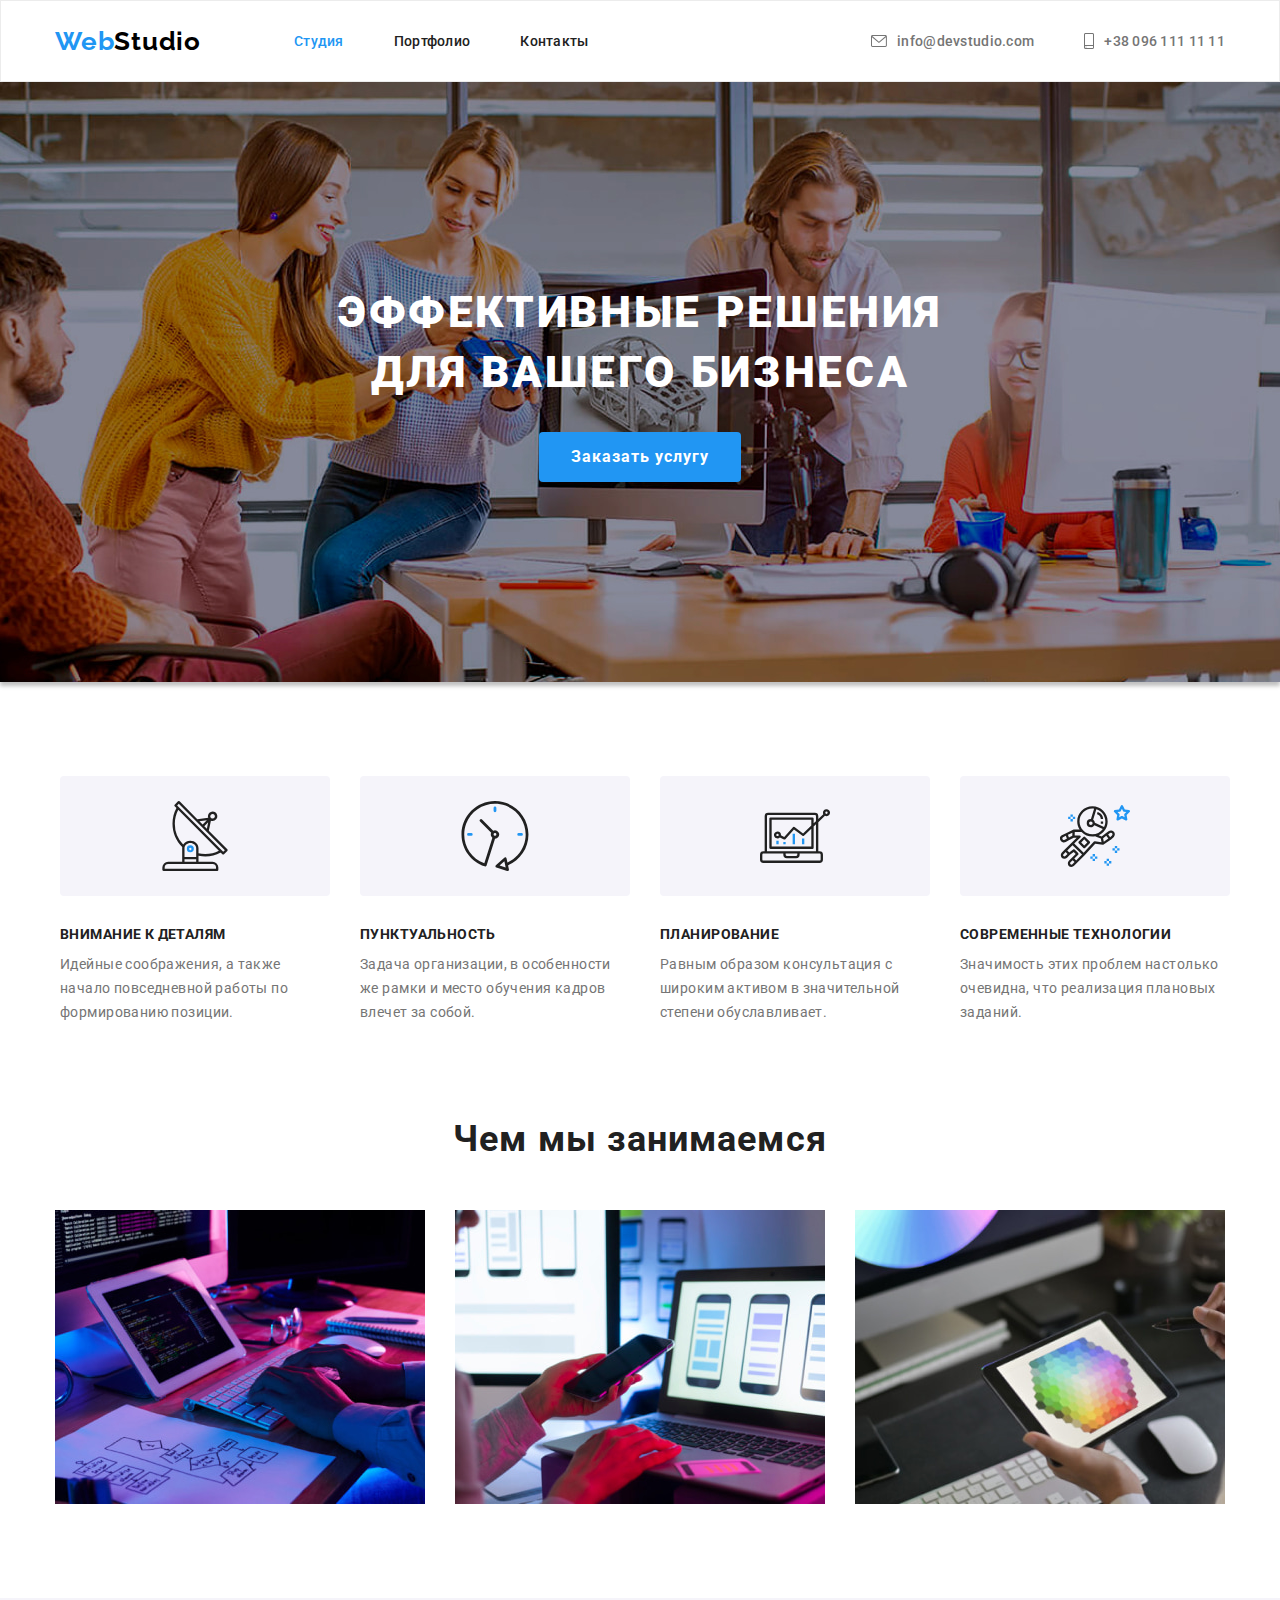
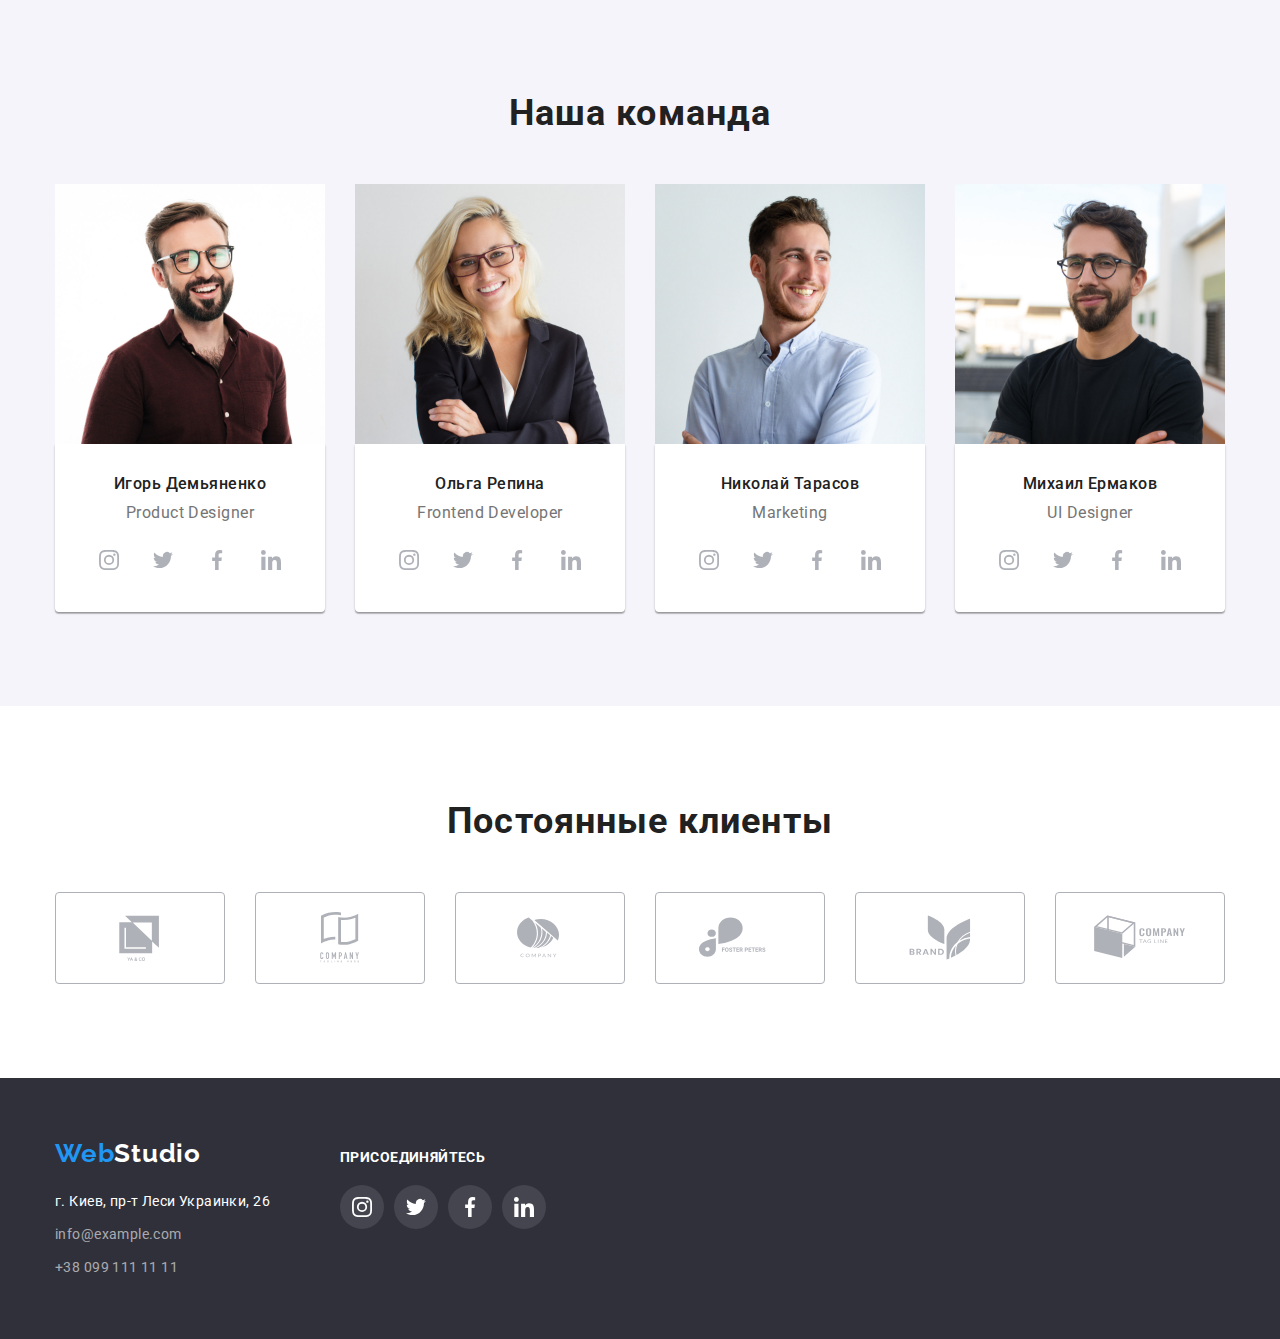
==== index.html @ 0ab795da "Initial commit" ====
<!DOCTYPE html>
<html lang="ru">
  <head>
    <meta charset="UTF-8" />
    <meta http-equiv="X-UA-Compatible" content="IE=edge" />
    <meta name="viewport" content="width=device-width, initial-scale=1.0" />
    <title>Студия</title>
    <!--Fonts start-->
    <link rel="preconnect" href="https://fonts.googleapis.com" />
    <link rel="preconnect" href="https://fonts.gstatic.com" crossorigin />
    <link
      href="https://fonts.googleapis.com/css2?family=Raleway:wght@700&family=Roboto:wght@400;500;700;900&display=swap"
      rel="stylesheet"
    />
    <!--Fonts end-->
    <link
      rel="stylesheet"
      href="https://cdnjs.cloudflare.com/ajax/libs/modern-normalize/1.1.0/modern-normalize.min.css"
    />
    <link rel="stylesheet" href="./css/styles.css" />
  </head>

  <body>
    <!--Header section-->
    <header class="header">
      <div class="container header-container">
        <a class="logo link" href="./index.html"
          ><span class="logo-blue">Web</span><span class="logo-black">Studio</span>
        </a>
        <nav class="header-nav">
          <ul class="header-list list">
            <li class="header-item">
              <a class="header-link header-link-current link" href="./index.html">Студия</a>
            </li>
            <li class="header-item">
              <a class="header-link link" href="./portfolio.html">Портфолио</a>
            </li>
            <li class="header-item"><a class="header-link link" href="">Контакты</a></li>
          </ul>
        </nav>
        <a class="header-mail link" href="mailto:info@devstudio.com">
          <svg class="header-icon" width="16" height="12">
            <use href="./images/icons.svg#mail"></use>
          </svg>
          info@devstudio.com</a
        >
        <a class="header-phone link" href="tel:+380961111111">
          <svg class="header-icon" width="10" height="16">
            <use href="./images/icons.svg#smartphone"></use></svg>+38 096 111 11 11</a>
      </div>
    </header>
    <!-- Main section -->
    <main>
      <!--Hero section-->
      <section class="hero">
        <div class="container">
          <h1 class="main-title">Эффективные решения для вашего бизнеса</h1>
          <button class="btn btn-mode-blue" type="button">Заказать услугу</button>
        </div>
      </section>
      <!--Feature section-->
      <section class="section feature">
        <div class="container">
          <h2 class="feature-title visually-hidden">Особенности</h2>
          <ul class="feature-list list">
            <li class="feature-item">
              <div class="features-icon">
                <svg width="70" height="70">
                  <use href="./images/icons.svg#antena"></use>
                </svg>
              </div>
              <h3 class="feature-subtitle">Внимание к деталям</h3>
              <p class="feature-desc">
                Идейные соображения, а также начало повседневной работы по формированию позиции.
              </p>
            </li>
            <li class="feature-item">
              <div class="features-icon">
                <svg width="70" height="70">
                  <use href="./images/icons.svg#clock"></use>
                </svg>
              </div>
              <h3 class="feature-subtitle">Пунктуальность</h3>
              <p class="feature-desc">
                Задача организации, в особенности же рамки и место обучения кадров влечет за собой.
              </p>
            </li>
            <li class="feature-item">
              <div class="features-icon">
                <svg width="70" height="70">
                  <use href="./images/icons.svg#diagram"></use>
                </svg>
              </div>
              <h3 class="feature-subtitle">Планирование</h3>
              <p class="feature-desc">
                Равным образом консультация с широким активом в значительной степени обуславливает.
              </p>
            </li>
            <li class="feature-item">
              <div class="features-icon">
                <svg width="70" height="70">
                  <use href="./images/icons.svg#astronaut"></use>
                </svg>
              </div>
              <h3 class="feature-subtitle">Современные технологии</h3>
              <p class="feature-desc">
                Значимость этих проблем настолько очевидна, что реализация плановых заданий.
              </p>
            </li>
          </ul>
        </div>
      </section>

      <!--Work section-->
      <section class="section section-work">
        <div class="container">
          <h2 class="work-title">Чем мы занимаемся</h2>
          <ul class="work-list card-set list">
            <li class="work-item card-set-item">
              <img
                class="work-img"
                src="./images/work/box-1.jpg"
                alt="верстка"
                width="370"
                height="294"
              />
            </li>
            <li class="work-item card-set-item">
              <img
                class="work-img"
                src="./images/work/box-2.jpg"
                alt="адаптирование"
                width="370"
                height="294"
              />
            </li>
            <li class="work-item card-set-item">
              <img
                class="work-img"
                src="./images/work/box-3.jpg"
                alt="палитра"
                width="370"
                height="294"
              />
            </li>
          </ul>
        </div>
      </section>
      <!--Team section-->
      <section class="section team">
        <div class="container">
          <h2 class="team-title">Наша команда</h2>
          <ul class="team-list card-set list">
            <li class="team-item card-set-item">
              <img
                class="team-img"
                src="./images/team/team-1.jpg"
                alt="Игорь Демьяненко"
                width="270"
                height="260"
              />
              <div class="team-wrapper">
                <h3 class="team-subtitle">Игорь Демьяненко</h3>
                <p class="team-desc" lang="en">Product Designer</p>
                <ul class="socials list">
                  <li class="socials-item">
                    <a
                      class="socials-link link"
                      href=""
                      target="_blank"
                      rel="noopener norefferre"
                      aria-label="иконка Инстаграм"
                    >
                      <svg class="socials-icon" width="20" height="20">
                        <use href="./images/icons.svg#instagram"></use>
                      </svg>
                    </a>
                  </li>
                  <li class="socials-item">
                    <a
                      class="socials-link link"
                      href=""
                      target="_blank"
                      rel="noopener norefferre"
                      aria-label="иконка Твиттер"
                    >
                      <svg class="socials-icon" width="20" height="20">
                        <use href="./images/icons.svg#twitter"></use>
                      </svg>
                    </a>
                  </li>
                  <li class="socials-item">
                    <a
                      class="socials-link link"
                      href=""
                      target="_blank"
                      rel="noopener norefferre"
                      aria-label="иконка Фейсбук"
                    >
                      <svg class="socials-icon" width="20" height="20">
                        <use href="./images/icons.svg#facebook"></use>
                      </svg>
                    </a>
                  </li>
                  <li class="socials-item">
                    <a
                      class="socials-link link"
                      href=""
                      target="_blank"
                      rel="noopener norefferre"
                      aria-label="иконка Линкедин"
                    >
                      <svg class="socials-icon" width="20" height="20">
                        <use href="./images/icons.svg#linkedin"></use>
                      </svg>
                    </a>
                  </li>
                </ul>
              </div>
            </li>
            <li class="team-item card-set-item">
              <img
                class="team-img"
                src="./images/team/team-2.jpg"
                alt="Ольга Репина"
                width="270"
                height="260"
              />
              <div class="team-wrapper">
                <h3 class="team-subtitle">Ольга Репина</h3>
                <p class="team-desc" lang="en">Frontend Developer</p>
                <ul class="socials list">
                  <li class="socials-item">
                    <a
                      class="socials-link link"
                      href=""
                      target="_blank"
                      rel="noopener norefferre"
                      aria-label="иконка Инстаграм"
                    >
                      <svg class="socials-icon" width="20" height="20">
                        <use href="./images/icons.svg#instagram"></use>
                      </svg>
                    </a>
                  </li>
                  <li class="socials-item">
                    <a
                      class="socials-link link"
                      href=""
                      target="_blank"
                      rel="noopener norefferre"
                      aria-label="иконка Твиттер"
                    >
                      <svg class="socials-icon" width="20" height="20">
                        <use href="./images/icons.svg#twitter"></use>
                      </svg>
                    </a>
                  </li>
                  <li class="socials-item">
                    <a
                      class="socials-link link"
                      href=""
                      target="_blank"
                      rel="noopener norefferre"
                      aria-label="иконка Фейсбук"
                    >
                      <svg class="socials-icon" width="20" height="20">
                        <use href="./images/icons.svg#facebook"></use>
                      </svg>
                    </a>
                  </li>
                  <li class="socials-item">
                    <a
                      class="socials-link link"
                      href=""
                      target="_blank"
                      rel="noopener norefferre"
                      aria-label="иконка Линкедин"
                    >
                      <svg class="socials-icon" width="20" height="20">
                        <use href="./images/icons.svg#linkedin"></use>
                      </svg>
                    </a>
                  </li>
                </ul>
              </div>
            </li>
            <li class="team-item card-set-item">
              <img
                class="team-img"
                src="./images/team/team-3.jpg"
                alt="Николай Тарасов"
                width="270"
                height="260"
              />
              <div class="team-wrapper">
                <h3 class="team-subtitle">Николай Тарасов</h3>
                <p class="team-desc" lang="en">Marketing</p>
                <ul class="socials list">
                  <li class="socials-item">
                    <a
                      class="socials-link link"
                      href=""
                      target="_blank"
                      rel="noopener norefferre"
                      aria-label="иконка Инстаграм"
                    >
                      <svg class="socials-icon" width="20" height="20">
                        <use href="./images/icons.svg#instagram"></use>
                      </svg>
                    </a>
                  </li>
                  <li class="socials-item">
                    <a
                      class="socials-link link"
                      href=""
                      target="_blank"
                      rel="noopener norefferre"
                      aria-label="иконка Твиттер"
                    >
                      <svg class="socials-icon" width="20" height="20">
                        <use href="./images/icons.svg#twitter"></use>
                      </svg>
                    </a>
                  </li>
                  <li class="socials-item">
                    <a
                      class="socials-link link"
                      href=""
                      target="_blank"
                      rel="noopener norefferre"
                      aria-label="иконка Фейсбук"
                    >
                      <svg class="socials-icon" width="20" height="20">
                        <use href="./images/icons.svg#facebook"></use>
                      </svg>
                    </a>
                  </li>
                  <li class="socials-item">
                    <a
                      class="socials-link link"
                      href=""
                      target="_blank"
                      rel="noopener norefferre"
                      aria-label="иконка Линкедин"
                    >
                      <svg class="socials-icon" width="20" height="20">
                        <use href="./images/icons.svg#linkedin"></use>
                      </svg>
                    </a>
                  </li>
                </ul>
              </div>
            </li>
            <li class="team-item card-set-item">
              <img
                class="team-img"
                src="./images/team/team-4.jpg"
                alt="Михаил Ермаков"
                width="270"
                height="260"
              />
              <div class="team-wrapper">
                <h3 class="team-subtitle">Михаил Ермаков</h3>
                <p class="team-desc" lang="en">UI Designer</p>
                <ul class="socials list">
                  <li class="socials-item">
                    <a
                      class="socials-link link"
                      href=""
                      target="_blank"
                      rel="noopener norefferre"
                      aria-label="иконка Инстаграм"
                    >
                      <svg class="socials-icon" width="20" height="20">
                        <use href="./images/icons.svg#instagram"></use>
                      </svg>
                    </a>
                  </li>
                  <li class="socials-item">
                    <a
                      class="socials-link link"
                      href=""
                      target="_blank"
                      rel="noopener norefferre"
                      aria-label="иконка Твиттер">
                      <svg class="socials-icon" width="20" height="20">
                        <use href="./images/icons.svg#twitter"></use>
                      </svg>
                    </a>
                  </li>
                  <li class="socials-item">
                    <a
                      class="socials-link link"
                      href=""
                      target="_blank"
                      rel="noopener norefferre"
                      aria-label="иконка Фейсбук"
                    >
                      <svg class="socials-icon" width="20" height="20">
                        <use href="./images/icons.svg#facebook"></use>
                      </svg>
                    </a>
                  </li>
                  <li class="socials-item">
                    <a
                      class="socials-link link"
                      href=""
                      target="_blank"
                      rel="noopener norefferre"
                      aria-label="иконка Линкедин"
                    >
                      <svg class="socials-icon" width="20" height="20">
                        <use href="./images/icons.svg#linkedin"></use>
                      </svg>
                    </a>
                  </li>
                </ul>
              </div>
            </li>
          </ul>
        </div>
      </section>
      <!-- Clients section -->
      <section class="section clients">
        <div class="container">
          <h2 class="clients-title">Постоянные клиенты</h2>
          <ul class="clients-list list">
            <li class="clients-item">
              <a class="clients-link" href="">
                <svg class="clients-icon" width="106" height="60">
                  <use href="./images/icons.svg#client-1"></use>
                </svg>
              </a>
            </li>
            <li class="clients-item">
              <a class="clients-link" href="">
                <svg class="clients-icon" width="106" height="60">
                  <use href="./images/icons.svg#client-2"></use>
                </svg>
              </a>
            </li>
            <li class="clients-item">
             <a class="clients-link" href="">
                <svg class="clients-icon" width="106" height="60">
                  <use href="./images/icons.svg#client-3"></use>
                </svg>
              </a>
            </li>
            <li class="clients-item">
              <a class="clients-link" href="">
                <svg class="clients-icon" width="106" height="60">
                  <use href="./images/icons.svg#client-4"></use>
                </svg>
              </a>
            </li>
            <li class="clients-item">
              <a class="clients-link" href="">
                <svg class="clients-icon" width="106" height="60">
                  <use href="./images/icons.svg#client-5"></use>
                </svg>
              </a>
            </li>
            <li class="clients-item">
              <a class="clients-link" href="">
                <svg class="clients-icon" width="106" height="60">
                  <use href="./images/icons.svg#client-6"></use>
                </svg>
              </a>
            </li>
          </ul>
        </div>
      </section>
    </main>
    <!-- Footer section -->
    <footer class="footer">
      <div class="footer-content container">
        <div class="footer-address">
          <a class="footer-logo link" href="./index.html"
          ><span class="logo-blue">Web</span><span class="logo-white">Studio</span>
        </a>
        <address class="address">
          <ul class="address-list list">
            <li class="address-item">
              <a
                class="address-link link"
                href="https://goo.gl/maps/qH796WS7kQyU1ann8"
                target="_blank"
                rel="noopener norefferrer"
                >г. Киев, пр-т Леси Украинки, 26
              </a>
            </li>
            <li class="address-item">
              <a class="footer-mail link" href="mailto:info@example.com">info@example.com</a>
            </li>
            <li class="address-item">
              <a class="footer-phone link" href="tel:+380991111111">+38 099 111 11 11</a>
            </li>
          </ul>
        </address>
        </div>
        <div class="footer-socials">
          <p class="footer-title">присоединяйтесь</p>
        <ul class="footer-socials-list list">
          <li class="footer-socials-item">
            <a
              class="footer-socials-link link"
              href=""
              target="_blank"
              rel="noopener norefferre"
              aria-label="иконка Инстаграм"
            >
              <svg class="socials-icon" width="20" height="20">
                <use href="./images/icons.svg#instagram"></use>
              </svg>
            </a>
          </li>
          <li class="footer-socials-item">
            <a
              class="footer-socials-link link"
              href=""
              target="_blank"
              rel="noopener norefferre"
              aria-label="иконка Твиттер"
            >
              <svg class="socials-icon" width="20" height="20">
                <use href="./images/icons.svg#twitter"></use>
              </svg>
            </a>
          </li>
          <li class="footer-socials-item">
            <a
              class="footer-socials-link link"
              href=""
              target="_blank"
              rel="noopener norefferre"
              aria-label="иконка Фейсбук">
              <svg class="socials-icon" width="20" height="20">
                <use href="./images/icons.svg#facebook"></use>
              </svg>
            </a>
          </li>
          <li class="footer-socials-item">
            <a
              class="footer-socials-link link"
              href=""
              target="_blank"
              rel="noopener norefferre"
              aria-label="иконка Линкедин">
              <svg class="socials-icon" width="20" height="20">
                <use href="./images/icons.svg#linkedin"></use>
              </svg>
            </a>
          </li>
        </ul>
        </div>
    </footer>
  </body>
</html>
---- css/styles.css ----
:root {
  /* fonts */
  --main-font: 'Roboto', sans-serif;
  --secondary-font: 'Raleway', sans-serif;

  /* text colors */
  --main-txt-cl: #212121;
  --secondary-txt-cl: #757575;
  --light-txt-cl: #ffffff;
  --accent-txt-cl: #2196f3;

  /* bg colors */
  --dark-bg-cl: #2f303a;
  --light-bg-cl: #f5f4fa;

  /* others */
  --indent: 30px;
  --items: 3;
}

html {
  box-sizing: border-box;
}

/* *,
*::before,
*::after {
  box-sizing: inherit;
  padding: 0;
  margin: 0;
} */

body {
  font-family: var(--main-font);
  color: var(--main-txt-cl);
}

/* reset styles */

h1,
h2,
h3,
h4,
h5,
h6,
p {
  margin: 0;
}

img {
  display: block;
}

.link {
  text-decoration: none;
  color: currentColor;
}
.list {
  padding: 0;
  margin: 0;
  list-style: none;
}

.visually-hidden {
  position: absolute;
  width: 1px;
  height: 1px;
  margin: -1px;
  border: 0;
  padding: 0;

  white-space: nowrap;
  clip-path: inset(100%);
  clip: rect(0 0 0 0);
  overflow: hidden;
}

/* Card set */
.card-set {
  display: flex;
  flex-wrap: wrap;
  gap: var(--indent);
}

.card-set-item {
  flex-basis: calc((100% - var(--indent) * (var(--items) - 1)) / var(--items));
}

/* Basic styles */

.container {
  width: 1200px;
  margin-left: auto;
  margin-right: auto;
  padding-left: 15px;
  padding-right: 15px;
  /* outline: 2px solid red; */
  outline-offset: -2px;
}

.section {
  padding-top: 94px;
  padding-bottom: 94px;
}

.btn {
  font-family: var(--main-font);
  font-size: 16px;
  cursor: pointer;
  background-color: transparent;
}

.btn:hover,
.btn:focus {
  background-color: var(--accent-txt-cl);
  color: var(--light-txt-cl);
}

.btn-mode-blue {
  min-width: 200px;
  min-height: 50px;
  padding: 8px 30px;

  background-color: var(--accent-txt-cl);
  color: var(--light-txt-cl);
  font-weight: 700;
  line-height: calc(30 / 16);
  letter-spacing: 0.06em;

  box-shadow: 0px 4px 4px rgba(0, 0, 0, 0.15);
  border-radius: 4px;
  border-color: transparent;
}

.btn-mode-grey {
  min-width: 145;
  min-height: 38;
  padding: 4px 20px;
  background-color: var(--light-bg-cl);
  color: var(--main-txt-cl);
  font-weight: 500;
  line-height: calc(26 / 16);
  text-align: center;
  letter-spacing: 0.03em;
  background: #f5f4fa;
  border-radius: 4px;
  border-color: transparent;
}

/* Header section */

.header {
  border: 1px solid #ececec;
}

.header-container {
  display: flex;
  align-items: center;
}

.header-list {
  display: flex;
  gap: 50px;
}

.logo {
  margin-right: 93px;
}

.logo,
.footer-logo {
  font-family: 'Raleway';
  font-style: normal;
  font-weight: 700;
  font-size: 26px;
  line-height: calc(31 / 26);
  letter-spacing: 0.03em;
}

/* .footer-logo {
  margin-bottom: 20px;
} */

.logo-blue {
  color: #2196f3;
}
.logo-black {
  color: #000000;
}

.logo-white {
  color: #ffffff;
}

.header-nav {
  margin-right: auto;
}

/* .header-list .header-item:not(:last-child) {
  margin-right: 50px;
} */

/* .header-list .header-item:last-child {
  margin-right: 0;
} */

/* .header-list .header-item + .header-item {
  margin-left: 50px;
} */

/* .header-list .header-item {
  margin-right: 50px;
}
.header-list .header-item:last-child {
  margin-right: 0;
} */

.header-link {
  display: block;
  font-weight: 500;
  font-size: 14px;
  line-height: calc(16 / 14);
  letter-spacing: 0.02em;
  color: #212121;
  padding-top: 32px;
  padding-bottom: 32px;
}

.header-link:hover,
.header-link:focus,
.header-mail:hover,
.header-mail:focus,
.header-phone:hover,
.header-phone:focus,
.footer-mail:hover,
.footer-mail:focus,
.footer-phone:hover,
.footer-phone:focus {
  color: var(--accent-txt-cl);
}

.header-link-current {
  color: var(--accent-txt-cl);
}

.header-mail {
  margin-right: 50px;
}
.header-mail,
.header-phone {
  padding-top: 32px;
  padding-bottom: 32px;
  font-weight: 500;
  font-size: 14px;
  line-height: calc(16 / 14);
  letter-spacing: 0.02em;
  color: #757575;
}

/* Hero section */
.hero {
  max-width: 1600px;
  height: 600px;
  background-color: #c4c4c4;
  background: rgba(47, 48, 58, 0.4);
  box-shadow: 0px 4px 4px rgba(0, 0, 0, 0.25);
  background-image: url(../images/hero/hero.jpg);
  background-repeat: no-repeat;
  background-position: center;
  background-size: cover;

  margin-left: auto;
  margin-right: auto;
  padding-top: 200px;
  padding-bottom: 200px;
  text-align: center;
}

.main-title {
  margin: 0 auto;
  margin-bottom: 30px;
  width: 696px;
  font-weight: 900;
  font-size: 44px;
  line-height: calc(60 / 44);
  text-align: center;

  letter-spacing: 0.06em;
  text-transform: uppercase;
  color: var(--light-txt-cl);
}

/* Feature section */

.feature-list {
  display: flex;
  gap: 30px;
  padding-right: 5px;
  padding-left: 5px;
}

.feature-subtitle {
  font-weight: 700;
  font-size: 14px;
  line-height: calc(16 / 14);
  letter-spacing: 0.03em;
  text-transform: uppercase;
  color: var(--main-txt-cl);
  padding-bottom: 10px;
}
.feature-item {
  font-size: 14px;
  line-height: calc(24 / 14);
  letter-spacing: 0.03em;
  color: var(--secondary-txt-cl);
}

/* Work section */

.section-work {
  padding-top: 0;
}
.work-title {
  margin-bottom: 47px;
}
.work-title,
.team-title,
.clients-title {
  font-weight: 700;
  font-size: 36px;
  line-height: calc(42 / 36);
  text-align: center;
  letter-spacing: 0.03em;
  color: var(--main-txt-cl);
  text-align: center;
  margin-bottom: 50px;
}

.work-list {
  display: flex;
  gap: var(--indent);
  flex-wrap: wrap;
}

/* Team section */

.team {
  background: #f5f4fa;
}

/* .team-title {
  margin-bottom: 50px;
} */

.team-list {
  display: flex;
  gap: var(--indent);
  flex-wrap: wrap;
  --items: 4;
}

/* .team-item {
  flex-basis: calc((100% - var(--indent) * (var(--items) - 1)) / var(--items));
} */

.team-wrapper {
  background: #ffffff;
  box-shadow: 0px 1px 3px rgba(0, 0, 0, 0.12), 0px 1px 1px rgba(0, 0, 0, 0.14),
    0px 2px 1px rgba(0, 0, 0, 0.2);
  border-radius: 0px 0px 4px 4px;

  padding-top: 30px;
  padding-bottom: 30px;
  padding-right: 5px;
  padding-left: 5px;
}

.team-subtitle {
  margin-bottom: 10px;
  font-weight: 500;
  font-size: 16px;
  line-height: calc(19 / 16);
  letter-spacing: 0.03em;
  text-align: center;
  color: var(--main-txt-cl);
}

.team-desc {
  font-weight: 400;
  font-size: 16px;
  line-height: calc(19 / 16);
  text-align: center;
  letter-spacing: 0.03em;
  color: #757575;
  margin-bottom: 16px;
}

/* Project section */

.filter-list {
  display: flex;
  gap: 8px;
  margin-bottom: 50px;
  justify-content: center;
}

.btn-filter:hover,
.btn-filter:focus {
  filter: drop-shadow(0px 4px 4px rgba(0, 0, 0, 0.25));
}

.project-list {
  display: flex;
  gap: var(--indent);
  flex-wrap: wrap;
}

.filter-item {
  font-weight: 500;
  font-size: 16px;
  line-height: calc(26 / 16);
  letter-spacing: 0.03em;
  color: var(--main-txt-cl);
}

.project-wrapper {
  padding-top: 20px;
  padding-right: 24px;
  padding-bottom: 20px;
  padding-left: 24px;

  border: 1px solid #eeeeee;
}

.project-link {
  display: block;
}

.project-link:hover,
.project-wrapper:hover {
  box-shadow: 0px 1px 1px rgba(0, 0, 0, 0.12), 0px 4px 4px rgba(0, 0, 0, 0.06),
    1px 4px 6px rgba(0, 0, 0, 0.16);
}

.project-subtitle {
  margin-bottom: 4px;
  font-weight: 700;
  font-size: 18px;
  line-height: calc(36 / 18);
  letter-spacing: 0.06em;
  color: var(--main-txt-cl);
}
.project-desc {
  font-size: 16px;
  line-height: calc(30 / 16);
  letter-spacing: 0.03em;
  color: var(--secondary-txt-cl);
}

/* Footer section */

.footer {
  padding-top: 60px;
  padding-bottom: 60px;
  background-color: var(--dark-bg-cl);
}

.address-list {
  display: block;
  /* gap: 9px; */
  margin-top: 20px;
}

.address-item .address-link {
  font-family: 'Roboto';
  font-style: normal;
  font-size: 14px;
  line-height: calc(24 / 14);
  letter-spacing: 0.03em;
  color: #ffffff;
}

.address-item:not(:last-child) {
  margin-bottom: 9px;
}

.footer-mail,
.footer-phone {
  font-family: 'Roboto';
  font-style: normal;
  font-size: 14px;
  line-height: calc(24 / 14);
  letter-spacing: 0.03em;
  color: rgba(255, 255, 255, 0.6);
  margin-right: 70px;
}

/* Socials icon */

.socials {
  display: flex;
  align-items: center;
  justify-content: center;
  gap: 10px;
}

.socials-link {
  display: flex;
  align-items: center;
  justify-content: center;
  width: 44px;
  height: 44px;
  color: #afb1b8;
  background-color: #ffffff;
  border-radius: 50%;
}

.socials-link:hover,
.socials-link:focus {
  color: #ffffff;
  background-color: #2196f3;
}

.socials-icon {
  fill: currentColor;
}

/* .socials-link:hover,
.socials-link:focus {
  background-color: #2196f3;
}

.socials-link:hover .socials-icon {
  fill: #ffffff;
} */

.features-icon {
  display: flex;
  align-items: center;
  justify-content: center;
  background-color: #f5f4fa;
  border-radius: 4px;
  margin-bottom: 30px;
  width: 270px;
  height: 120px;
}

.header-icon {
  fill: currentColor;
}

.header-mail,
.header-phone {
  display: inline-flex;
  align-items: center;
  gap: 10px;
}

.clients-list {
  display: flex;
  align-items: center;
  justify-content: center;
  gap: 30px;
}

.clients-link {
  color: #afb1b8;
}

.clients-icon {
  display: flex;
  align-items: center;
  justify-content: center;
  box-sizing: border-box;
  border: 1px solid #afb1b8;
  border-radius: 4px;
  width: 170px;
  height: 92px;
  padding: 16px 32px;
  fill: currentColor;
}

.clients-icon:hover,
.clients-icon:focus {
  color: #2196f3;
  border: 1px solid #2196f3;
}

/* Footer section */

.footer-content {
  display: flex;
  align-items: baseline;
  gap: 70px;
}

.footer-socials {
  display: inline;
  align-items: baseline;
  justify-content: center;
  flex-wrap: wrap;
}

.footer-title {
  margin-bottom: 20px;
  font-family: 'Roboto';
  font-style: normal;
  font-weight: 700;
  font-size: 14px;
  line-height: 16px;
  letter-spacing: 0.03em;
  text-transform: uppercase;

  color: #ffffff;
}

.footer-socials-list {
  display: flex;
  align-items: baseline;
  justify-content: center;
  gap: 10px;
}

.footer-socials-link {
  display: flex;
  align-items: center;
  justify-content: center;
  width: 44px;
  height: 44px;
  color: #ffffff;
  background-color: rgba(255, 255, 255, 0.1);
  border-radius: 50%;
}

.footer-socials-link:hover,
.footer-socials-link:focus {
  background-color: #2196f3;
}
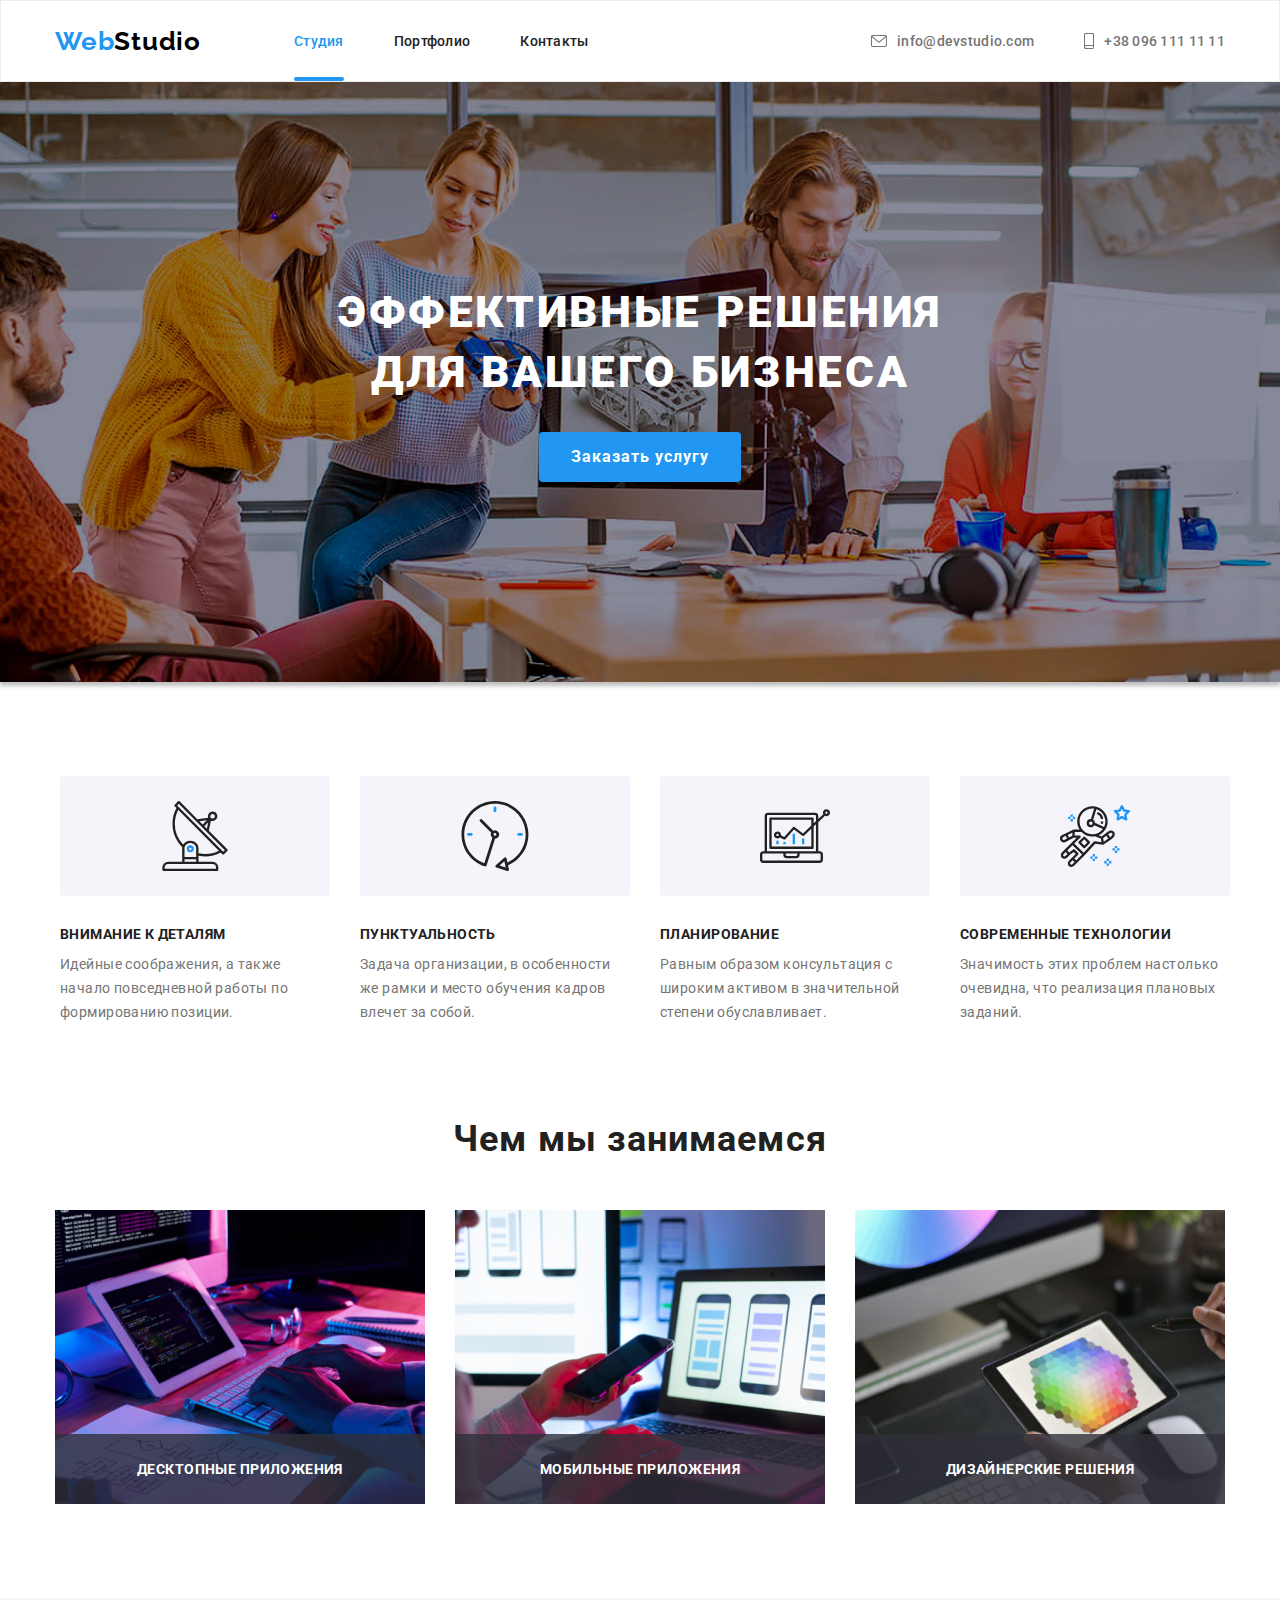
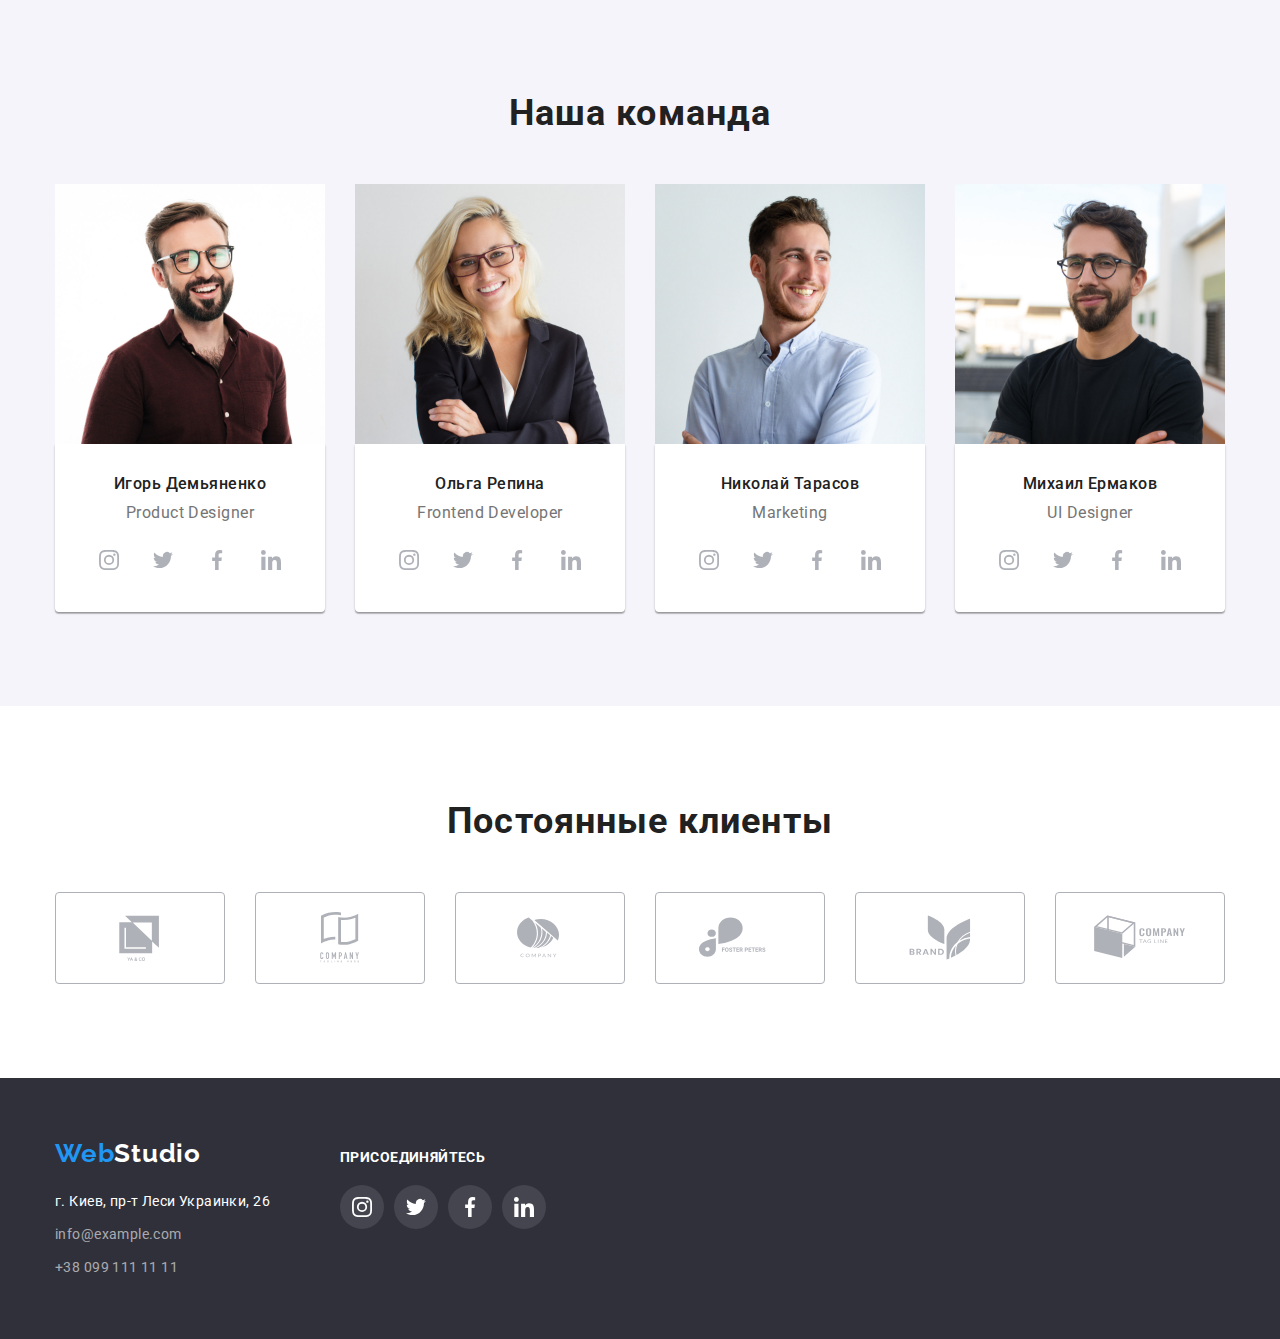
==== commit 204053b7: "доданий оверлей з текстом на портфоліо дз5" ====
--- a/index.html
+++ b/index.html
@@ -117,15 +117,20 @@
           <h2 class="work-title">Чем мы занимаемся</h2>
           <ul class="work-list card-set list">
             <li class="work-item card-set-item">
+              <div class="work-thumb">
               <img
                 class="work-img"
                 src="./images/work/box-1.jpg"
                 alt="верстка"
                 width="370"
-                height="294"
-              />
+                height="294"/>
+                <p class="work-item-title">Десктопные приложения</p>
+              </div>
+              
+              
             </li>
             <li class="work-item card-set-item">
+              <div class="work-thumb">
               <img
                 class="work-img"
                 src="./images/work/box-2.jpg"
@@ -133,8 +138,11 @@
                 width="370"
                 height="294"
               />
+              <p class="work-item-title">Мобильные приложения</p>
+              </div>
             </li>
             <li class="work-item card-set-item">
+              <div class="work-thumb">
               <img
                 class="work-img"
                 src="./images/work/box-3.jpg"
@@ -142,6 +150,8 @@
                 width="370"
                 height="294"
               />
+              <p class="work-item-title">Дизайнерские решения</p>
+              </div>
             </li>
           </ul>
         </div>
--- a/css/styles.css
+++ b/css/styles.css
@@ -216,7 +216,9 @@
 } */
 
 .header-link {
+  position: relative;
   display: block;
+
   font-weight: 500;
   font-size: 14px;
   line-height: calc(16 / 14);
@@ -243,6 +245,20 @@
   color: var(--accent-txt-cl);
 }
 
+.header-link-current::after {
+  content: '';
+  position: absolute;
+  left: 0;
+  bottom: 0;
+
+  display: block;
+  width: 100%;
+  height: 4px;
+  border-radius: 2px;
+
+  background-color: var(--accent-txt-cl);
+}
+
 .header-mail {
   margin-right: 50px;
 }
@@ -342,6 +358,39 @@
   flex-wrap: wrap;
 }
 
+.work-thumb {
+  position: relative;
+  display: flex;
+  justify-content: center;
+  align-items: center;
+}
+
+.work-thumb::before {
+  display: inline-block;
+  position: absolute;
+  bottom: 0;
+  content: '';
+  height: 70px;
+  width: 100%;
+  background-color: rgba(47, 48, 58, 0.8);
+}
+
+.work-item-title {
+  position: absolute;
+  bottom: 27px;
+  /* top: 50%;
+  left: 50%;
+  transform: translate(-50%, -50%); */
+
+  font-weight: 700;
+  font-size: 14px;
+  line-height: calc (16 / 14);
+  text-align: center;
+  letter-spacing: 0.03em;
+  text-transform: uppercase;
+  color: #ffffff;
+}
+
 /* Team section */
 
 .team {
@@ -457,6 +506,44 @@
   color: var(--secondary-txt-cl);
 }
 
+.project-thumb {
+  position: relative;
+}
+
+.project-thumb::before {
+  content: '';
+  position: absolute;
+  top: 0;
+  left: 0;
+  width: 100%;
+  height: 100%;
+  background-color: rgba(33, 150, 243, 0.9);
+  opacity: 0;
+}
+
+.project-thumb:hover::before,
+.project-item-desc:hover {
+  opacity: 1;
+}
+
+.project-item-desc {
+  display: inline-block;
+  position: absolute;
+  left: 24px;
+  top: 63px;
+  height: 100%;
+  width: 100%;
+
+  font-family: 'Roboto';
+  font-style: normal;
+  font-weight: 400;
+  font-size: 18px;
+  line-height: calc(28 / 18);
+  letter-spacing: 0.03em;
+  color: #ffffff;
+  opacity: 0;
+}
+
 /* Footer section */
 
 .footer {
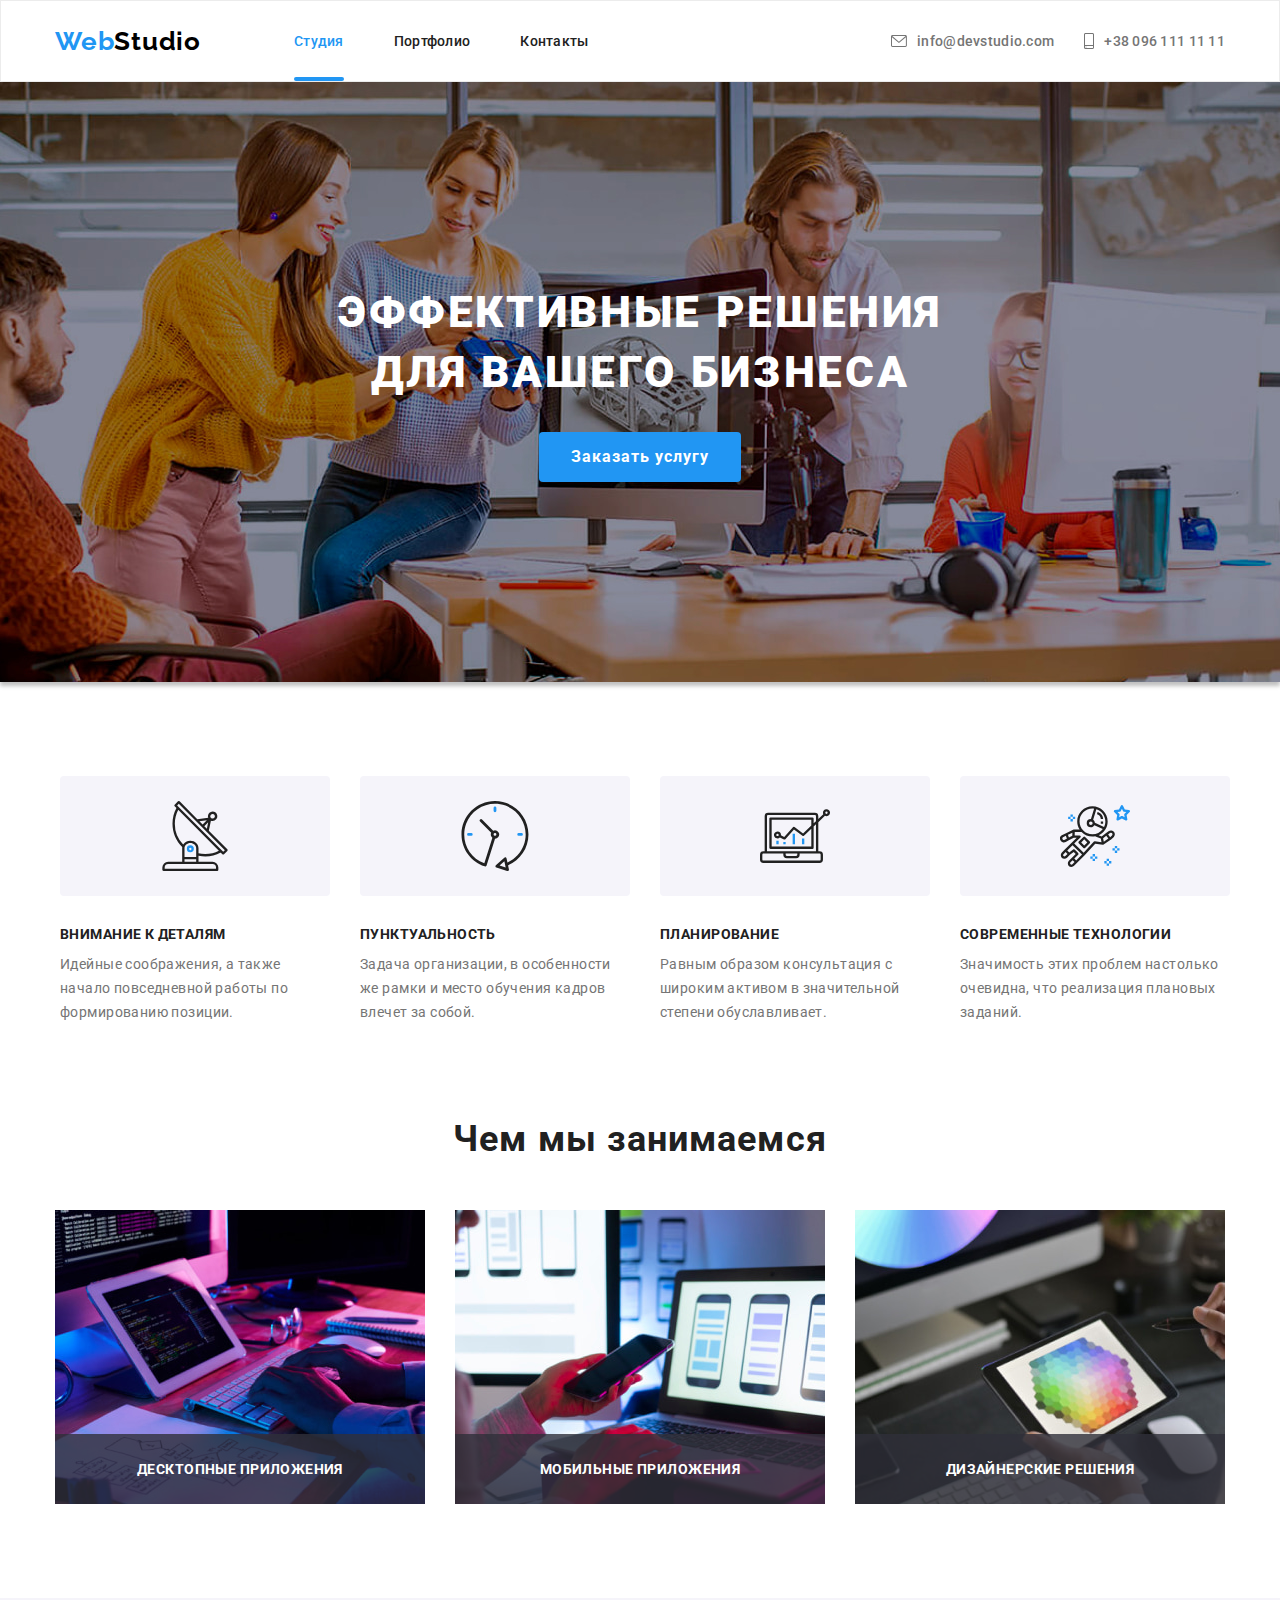
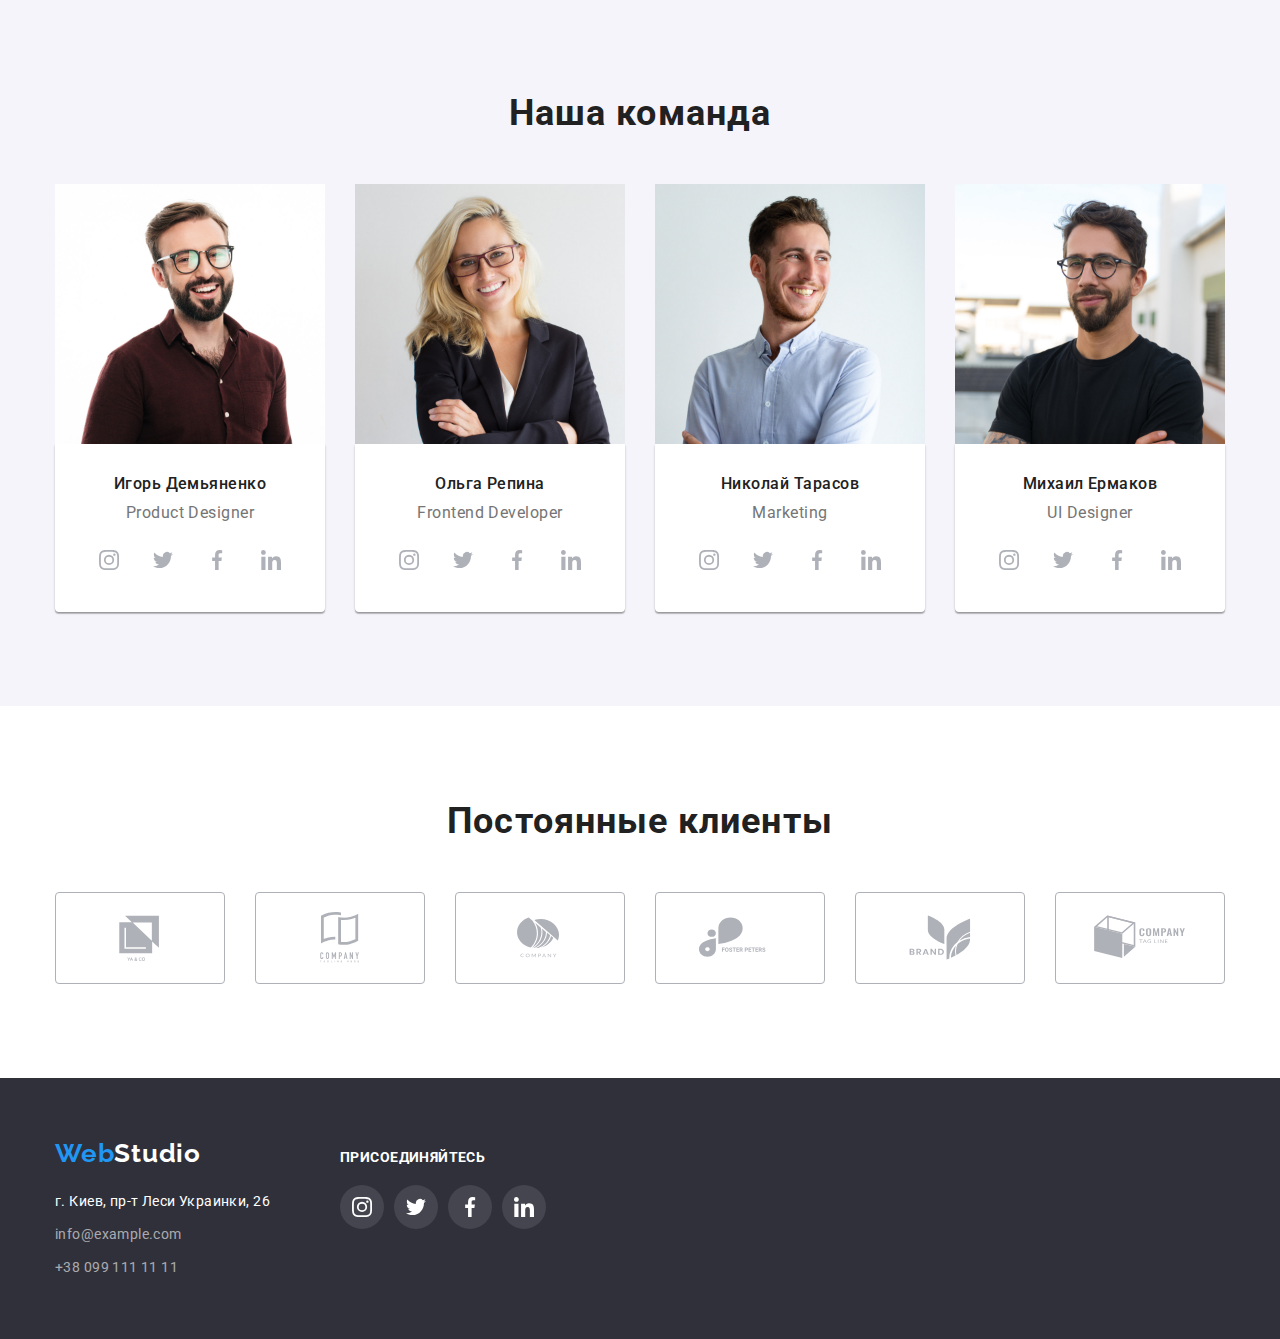
==== commit 3000093a: "додане модальне вікно дз5" ====
--- a/index.html
+++ b/index.html
@@ -55,7 +55,17 @@
       <section class="hero">
         <div class="container">
           <h1 class="main-title">Эффективные решения для вашего бизнеса</h1>
-          <button class="btn btn-mode-blue" type="button">Заказать услугу</button>
+          <button class="btn btn-mode-blue" type="button" data-modal-open>Заказать услугу</button>
+          <div class="backdrop is-hidden" data-modal>
+            <div class="modal">
+              <button class="modal-btn" data-modal-close>
+          <svg class="modal-btn-icon" width="18" height="18">
+            <use href="./images/icons.svg#icon-close"></use>
+          </svg>
+          </button>
+
+            </div>
+          </div>
         </div>
       </section>
       <!--Feature section-->
@@ -117,20 +127,20 @@
           <h2 class="work-title">Чем мы занимаемся</h2>
           <ul class="work-list card-set list">
             <li class="work-item card-set-item">
-              <div class="work-thumb">
+              <div class="work-overlay">
               <img
                 class="work-img"
                 src="./images/work/box-1.jpg"
                 alt="верстка"
                 width="370"
                 height="294"/>
-                <p class="work-item-title">Десктопные приложения</p>
+                <p class="work-overlay-title">Десктопные приложения</p>
               </div>
               
               
             </li>
             <li class="work-item card-set-item">
-              <div class="work-thumb">
+              <div class="work-overlay">
               <img
                 class="work-img"
                 src="./images/work/box-2.jpg"
@@ -138,11 +148,11 @@
                 width="370"
                 height="294"
               />
-              <p class="work-item-title">Мобильные приложения</p>
+              <p class="work-overlay-title">Мобильные приложения</p>
               </div>
             </li>
             <li class="work-item card-set-item">
-              <div class="work-thumb">
+              <div class="work-overlay">
               <img
                 class="work-img"
                 src="./images/work/box-3.jpg"
@@ -150,7 +160,7 @@
                 width="370"
                 height="294"
               />
-              <p class="work-item-title">Дизайнерские решения</p>
+              <p class="work-overlay-title">Дизайнерские решения</p>
               </div>
             </li>
           </ul>
@@ -565,5 +575,6 @@
         </ul>
         </div>
     </footer>
+    <script src="./js/modal.js"></script>
   </body>
 </html>
--- a/css/styles.css
+++ b/css/styles.css
@@ -16,6 +16,7 @@
   /* others */
   --indent: 30px;
   --items: 3;
+  --animation: 250ms cubic-bezier(0.4, 0, 0.2, 1);
 }
 
 html {
@@ -108,11 +109,13 @@
   font-size: 16px;
   cursor: pointer;
   background-color: transparent;
+  transition: background-color var(--animation), color var(--animation);
 }
 
 .btn:hover,
 .btn:focus {
   background-color: var(--accent-txt-cl);
+
   color: var(--light-txt-cl);
 }
 
@@ -130,6 +133,10 @@
   box-shadow: 0px 4px 4px rgba(0, 0, 0, 0.15);
   border-radius: 4px;
   border-color: transparent;
+}
+
+.btn-mode-blue:hover {
+  background-color: #188ce8;
 }
 
 .btn-mode-grey {
@@ -226,6 +233,7 @@
   color: #212121;
   padding-top: 32px;
   padding-bottom: 32px;
+  transition: color var(--animation);
 }
 
 .header-link:hover,
@@ -260,7 +268,7 @@
 }
 
 .header-mail {
-  margin-right: 50px;
+  margin-right: 30px;
 }
 .header-mail,
 .header-phone {
@@ -271,6 +279,7 @@
   line-height: calc(16 / 14);
   letter-spacing: 0.02em;
   color: #757575;
+  transition: color var(--animation);
 }
 
 /* Hero section */
@@ -306,6 +315,69 @@
   color: var(--light-txt-cl);
 }
 
+/* Modal window */
+
+.backdrop {
+  /* position: relative; */
+  position: fixed;
+  top: 0;
+  left: 0;
+  z-index: 1000;
+
+  width: 100%;
+  height: 100%;
+  background-color: rgba(0, 0, 0, 0.2);
+
+  transition: opacity var(--animation), visibility var(--animation);
+}
+
+.modal {
+  position: relative;
+  /* position: absolute; */
+  left: 50%;
+  top: 50%;
+
+  width: 528px;
+  height: 581px;
+  background-color: #ffffff;
+  box-shadow: 0px 1px 3px rgba(0, 0, 0, 0.12), 0px 1px 1px rgba(0, 0, 0, 0.14),
+    0px 2px 1px rgba(0, 0, 0, 0.2);
+  border-radius: 4px;
+  transform: translate(-50%, -50%) scale(1);
+  opacity: 1;
+  transition: transform var(--animation), opacity var(--animation);
+}
+
+.backdrop.is-hidden {
+  opacity: 0;
+  visibility: hidden;
+  pointer-events: none;
+}
+
+.backdrop.is-hidden .modal {
+  transform: translate(-50%, -50%) scale(0.8);
+  opacity: 0;
+}
+
+.modal-btn {
+  position: absolute;
+  top: 8px;
+  right: 8px;
+
+  display: flex;
+  align-items: center;
+  justify-content: center;
+  width: 30px;
+  height: 30px;
+  padding: 0;
+
+  background: #ffffff;
+  border-radius: 50%;
+  border: 1px solid rgba(0, 0, 0, 0.1);
+  filter: drop-shadow(0px 4px 4px rgba(0, 0, 0, 0.25));
+  cursor: pointer;
+}
+
 /* Feature section */
 
 .feature-list {
@@ -358,14 +430,14 @@
   flex-wrap: wrap;
 }
 
-.work-thumb {
+.work-overlay {
   position: relative;
   display: flex;
   justify-content: center;
   align-items: center;
 }
 
-.work-thumb::before {
+.work-overlay::before {
   display: inline-block;
   position: absolute;
   bottom: 0;
@@ -375,7 +447,7 @@
   background-color: rgba(47, 48, 58, 0.8);
 }
 
-.work-item-title {
+.work-overlay-title {
   position: absolute;
   bottom: 27px;
   /* top: 50%;
@@ -453,6 +525,10 @@
   justify-content: center;
 }
 
+/* .btn-filter {
+  transition: filter var(--animation);
+} */
+
 .btn-filter:hover,
 .btn-filter:focus {
   filter: drop-shadow(0px 4px 4px rgba(0, 0, 0, 0.25));
@@ -479,10 +555,12 @@
   padding-left: 24px;
 
   border: 1px solid #eeeeee;
+  transition: box-shadow var(--animation);
 }
 
 .project-link {
   display: block;
+  transition: box-shadow var(--animation);
 }
 
 .project-link:hover,
@@ -506,11 +584,12 @@
   color: var(--secondary-txt-cl);
 }
 
-.project-thumb {
+.project-overlay {
   position: relative;
-}
-
-.project-thumb::before {
+  overflow: hidden;
+}
+
+.project-overlay::before {
   content: '';
   position: absolute;
   top: 0;
@@ -518,21 +597,25 @@
   width: 100%;
   height: 100%;
   background-color: rgba(33, 150, 243, 0.9);
-  opacity: 0;
-}
-
-.project-thumb:hover::before,
-.project-item-desc:hover {
-  opacity: 1;
-}
-
-.project-item-desc {
+  /* opacity: 0; */
+  transform: translateY(100%);
+  transition: transform var(--animation);
+}
+
+.project-link:hover .project-overlay-desc,
+.project-link:hover .project-overlay::before {
+  /* opacity: 1; */
+  transform: translateY(0);
+}
+
+.project-overlay-desc {
   display: inline-block;
   position: absolute;
-  left: 24px;
-  top: 63px;
+  left: 0;
+  top: 0;
+  width: 100%;
   height: 100%;
-  width: 100%;
+  padding: 63px 24px;
 
   font-family: 'Roboto';
   font-style: normal;
@@ -541,7 +624,9 @@
   line-height: calc(28 / 18);
   letter-spacing: 0.03em;
   color: #ffffff;
-  opacity: 0;
+  /* opacity: 0; */
+  transform: translateY(100%);
+  transition: transform var(--animation);
 }
 
 /* Footer section */
@@ -580,6 +665,7 @@
   letter-spacing: 0.03em;
   color: rgba(255, 255, 255, 0.6);
   margin-right: 70px;
+  transition: color var(--animation);
 }
 
 /* Socials icon */
@@ -600,6 +686,7 @@
   color: #afb1b8;
   background-color: #ffffff;
   border-radius: 50%;
+  transition: color var(--animation), background-color var(--animation);
 }
 
 .socials-link:hover,
@@ -665,6 +752,7 @@
   height: 92px;
   padding: 16px 32px;
   fill: currentColor;
+  transition: color var(--animation), border var(--animation);
 }
 
 .clients-icon:hover,
@@ -717,6 +805,7 @@
   color: #ffffff;
   background-color: rgba(255, 255, 255, 0.1);
   border-radius: 50%;
+  transition: background-color var(--animation);
 }
 
 .footer-socials-link:hover,
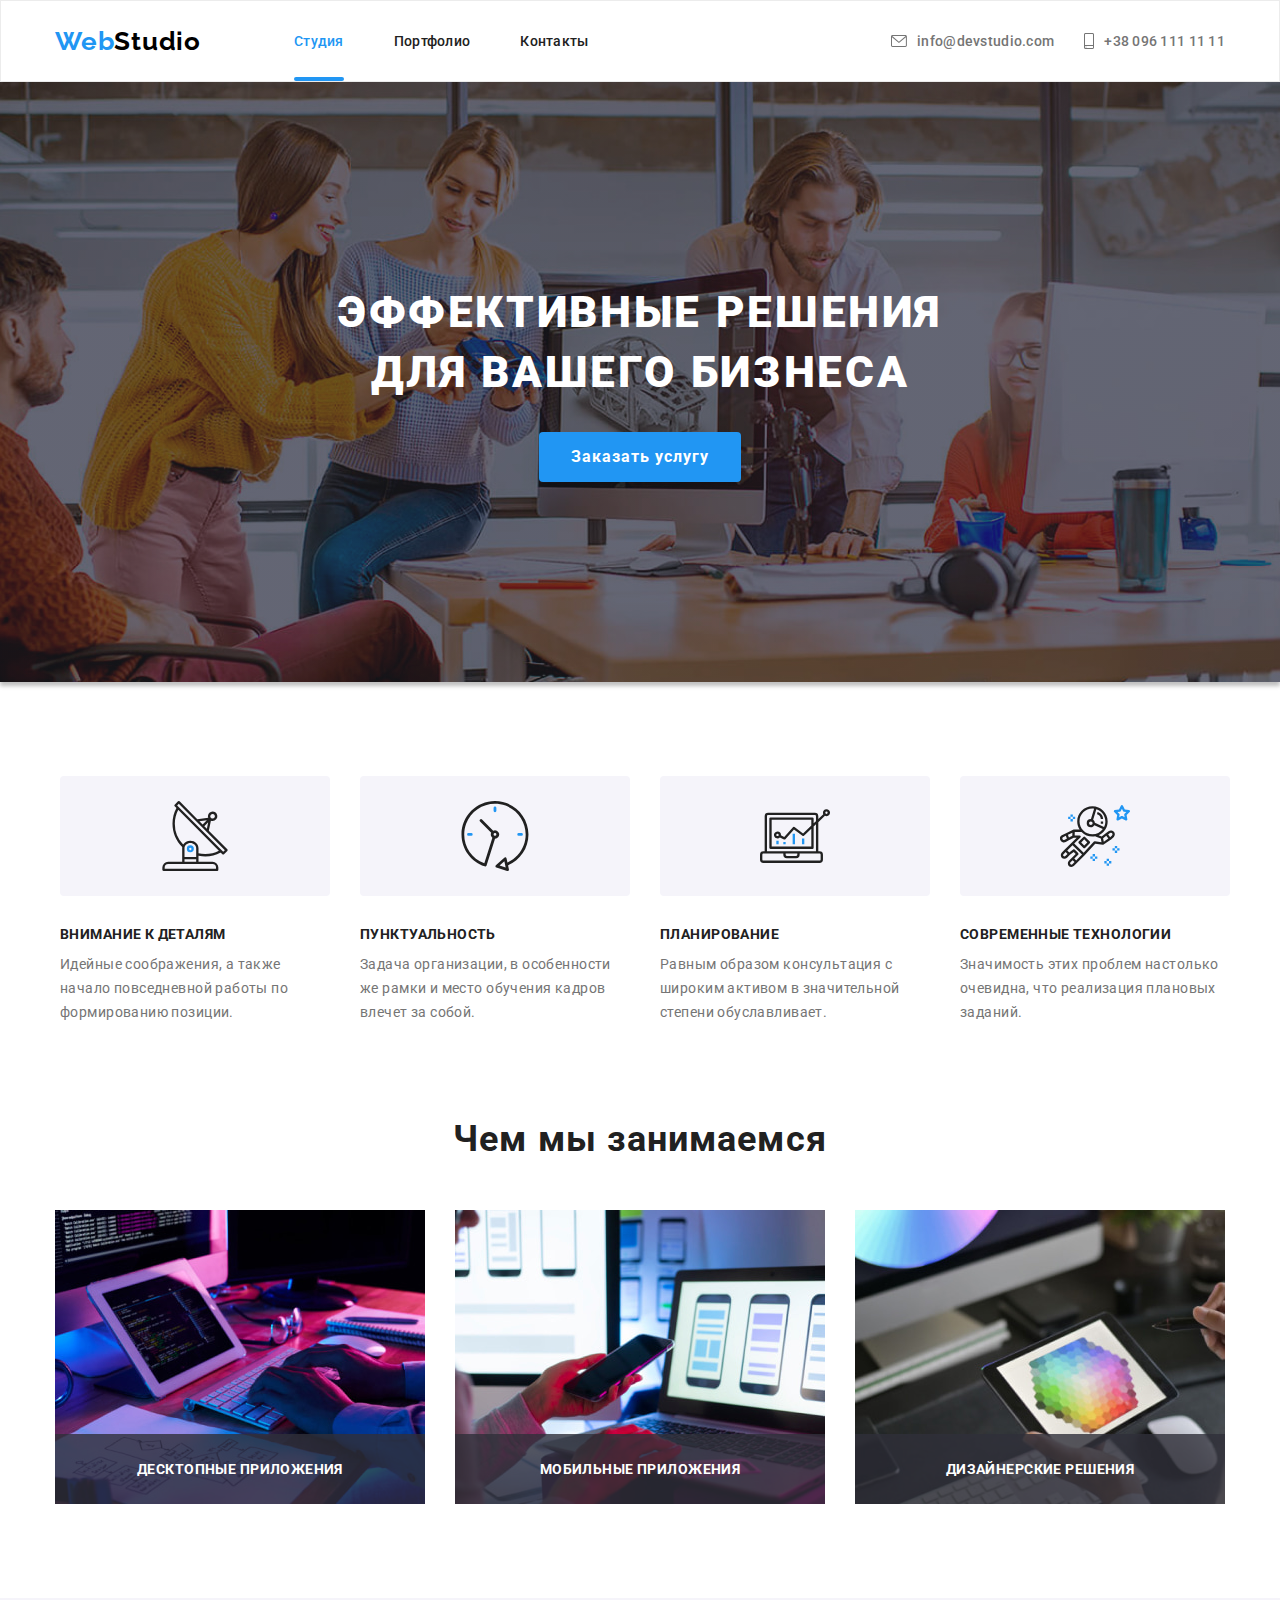
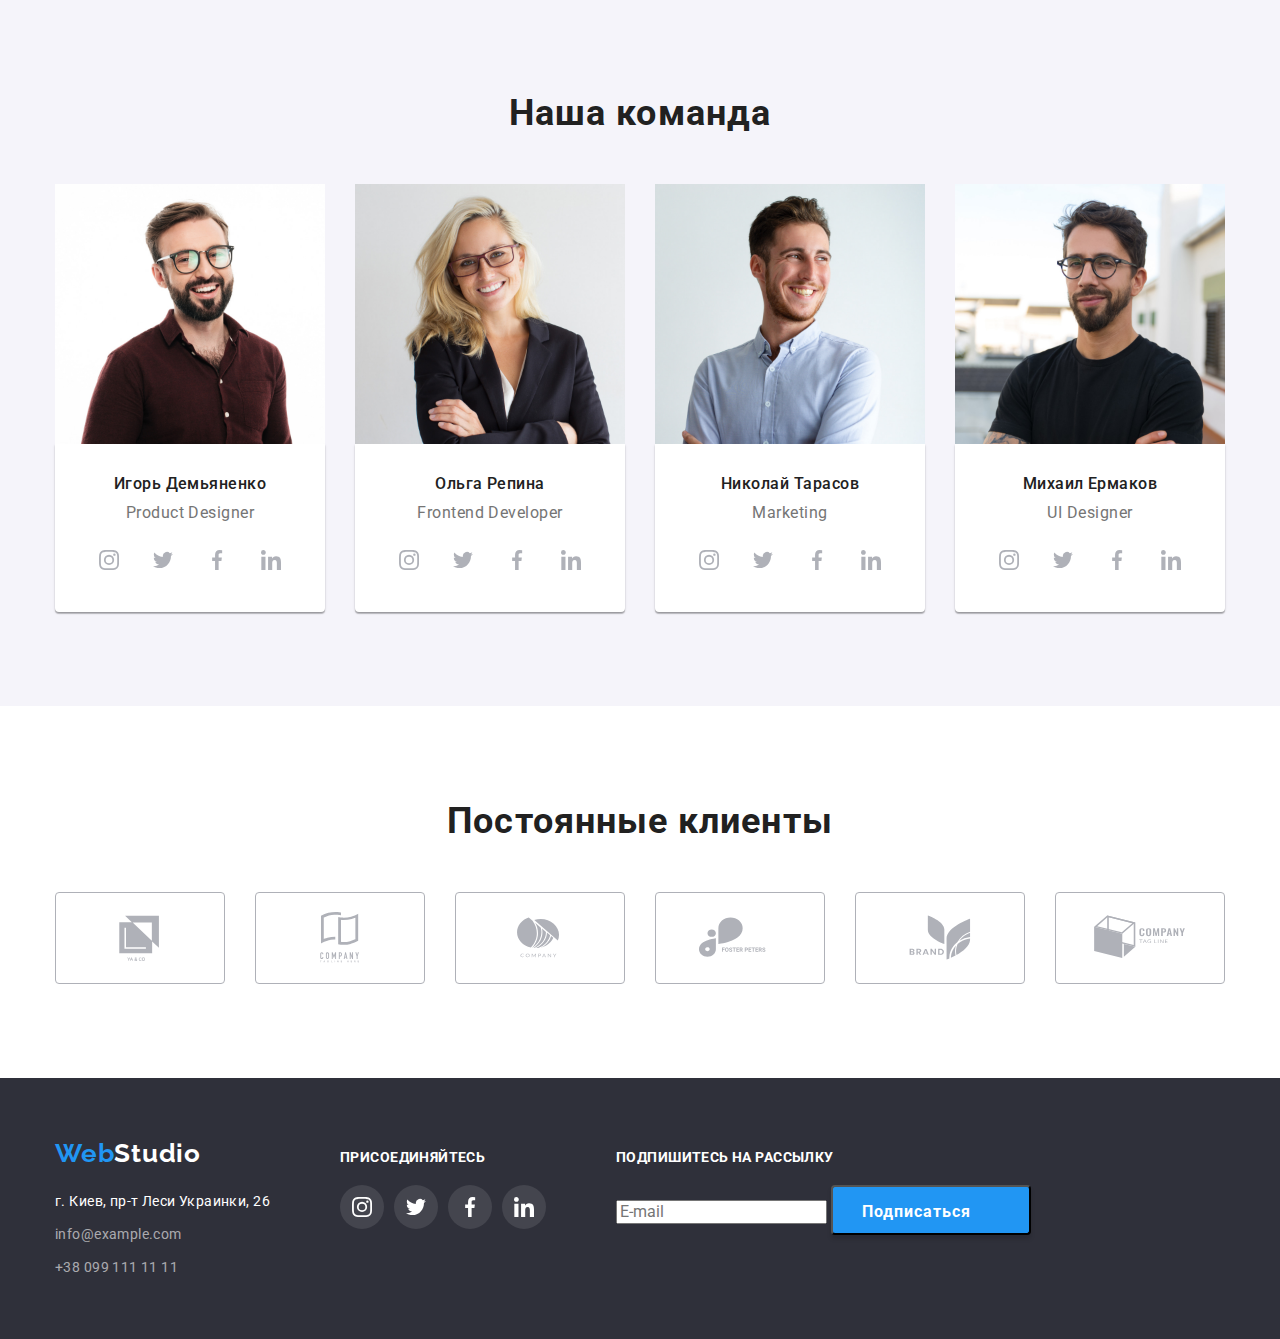
==== commit ccb4a679: "дз6" ====
--- a/index.html
+++ b/index.html
@@ -59,11 +59,44 @@
           <div class="backdrop is-hidden" data-modal>
             <div class="modal">
               <button class="modal-btn" data-modal-close>
-          <svg class="modal-btn-icon" width="18" height="18">
-            <use href="./images/icons.svg#icon-close"></use>
-          </svg>
-          </button>
-
+                <svg class="modal-btn-icon" width="18" height="18">
+                  <use href="./images/icons.svg#icon-close"></use>
+                </svg>
+              </button>
+              <form class="form">
+                <strong class="form-title">Оставьте свои данные, мы вам перезвоним</strong>
+                <label class="form-group">
+            <span class="form-label">Имя</span>
+            <input class="form-input" type="text" name="user-name">
+            <svg class="form-icon" width="" height="">
+              <use href=""></use>
+            </svg>
+          </label>
+          <label class="form-group">
+            <span class="form-label">Телефон</span>
+            <input class="form-input" type="tel" name="user-phone">
+            <svg class="form-icon" width="" height="">
+              <use href=""></use>
+            </svg>
+          </label>
+          <label class="form-group">
+            <span class="form-label">Почта</span>
+            <input class="form-input" type="email" name="user-emil">
+            <svg class="form-icon" width="" height="">
+              <use href=""></use>
+            </svg>
+          </label>
+          <label class="form-group">
+            <span class="form-label">Комментарий</span>
+            <textarea class="form-input" type="text" name=""></textarea>
+          </label>
+          <label>
+            <input type="checkbox" name="" id="">
+            <span>Соглашаюсь с рассылкой и принимаю <a href="">Условия договора</a></span>
+          </label>
+          <button type="submit"></button>
+        </form>
+              
             </div>
           </div>
         </div>
@@ -574,6 +607,19 @@
           </li>
         </ul>
         </div>
+        <div class="footer-form">
+          <p class="footer-form-title">Подпишитесь на рассылку</p>
+          <form class="form">
+            <label>
+              <input class="form-input" type="email" name="user-emil" placeholder="E-mail">
+              <button class="footer-btn" type="button">Подписаться
+                <svg class="footer-btn-icon" width="24" height="24">
+                  <use href=""></use>
+                </svg>
+              </button>
+            </label>
+          </form>
+        </div>
     </footer>
     <script src="./js/modal.js"></script>
   </body>
--- a/css/styles.css
+++ b/css/styles.css
@@ -287,9 +287,9 @@
   max-width: 1600px;
   height: 600px;
   background-color: #c4c4c4;
-  background: rgba(47, 48, 58, 0.4);
   box-shadow: 0px 4px 4px rgba(0, 0, 0, 0.25);
-  background-image: url(../images/hero/hero.jpg);
+  background-image: linear-gradient(to right, rgba(47, 48, 58, 0.4), rgba(47, 48, 58, 0.4)),
+    url(../images/hero/hero.jpg);
   background-repeat: no-repeat;
   background-position: center;
   background-size: cover;
@@ -812,3 +812,29 @@
 .footer-socials-link:focus {
   background-color: #2196f3;
 }
+
+.footer-form-title {
+  font-weight: 700;
+  font-size: 14px;
+  line-height: 16px;
+  letter-spacing: 0.03em;
+  text-transform: uppercase;
+  color: #ffffff;
+  margin-bottom: 20px;
+}
+
+.footer-btn {
+  width: 200px;
+  height: 50px;
+  color: #fff;
+  background: #2196f3;
+  box-shadow: 0px 4px 4px rgba(0, 0, 0, 0.15);
+  border-radius: 4px;
+  /* display: flex; */
+  align-items: center;
+  text-align: center;
+  font-weight: 700;
+  font-size: 16px;
+  line-height: calc(30 / 16);
+  letter-spacing: 0.06em;
+}
